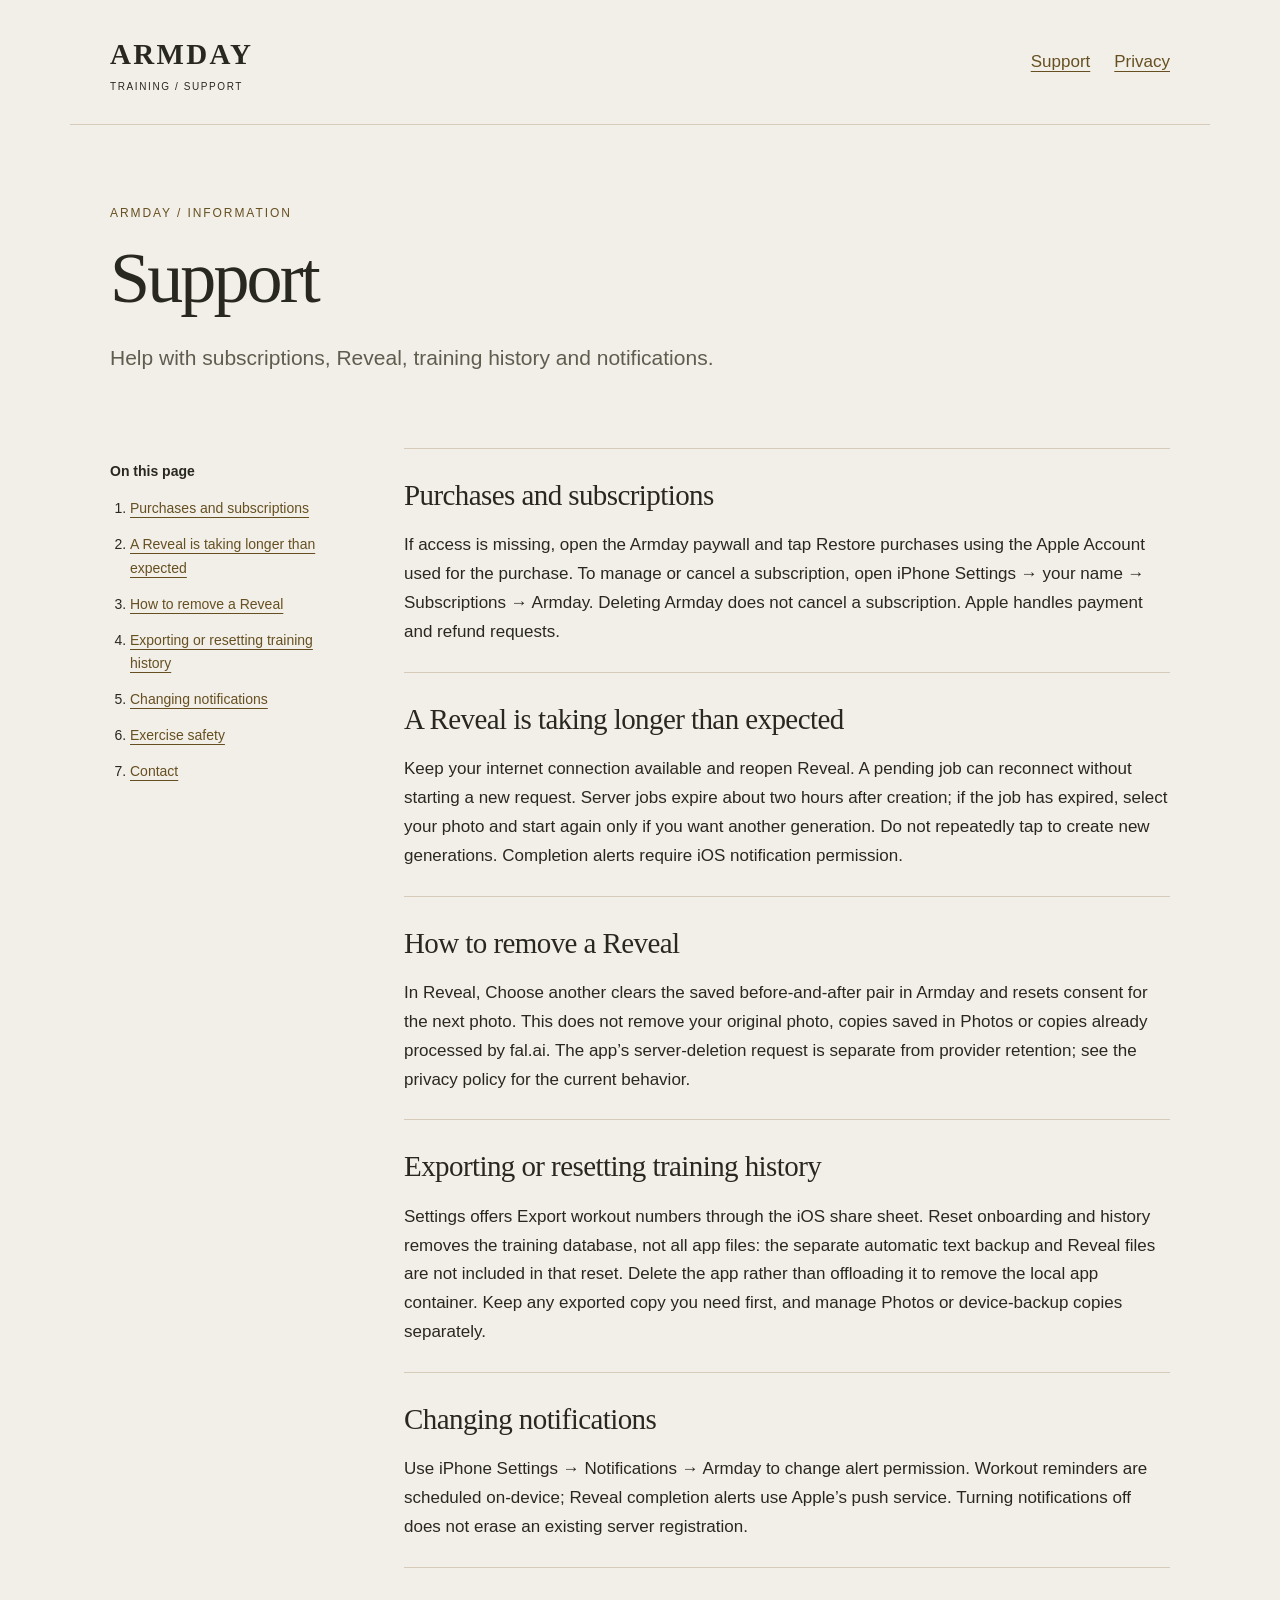
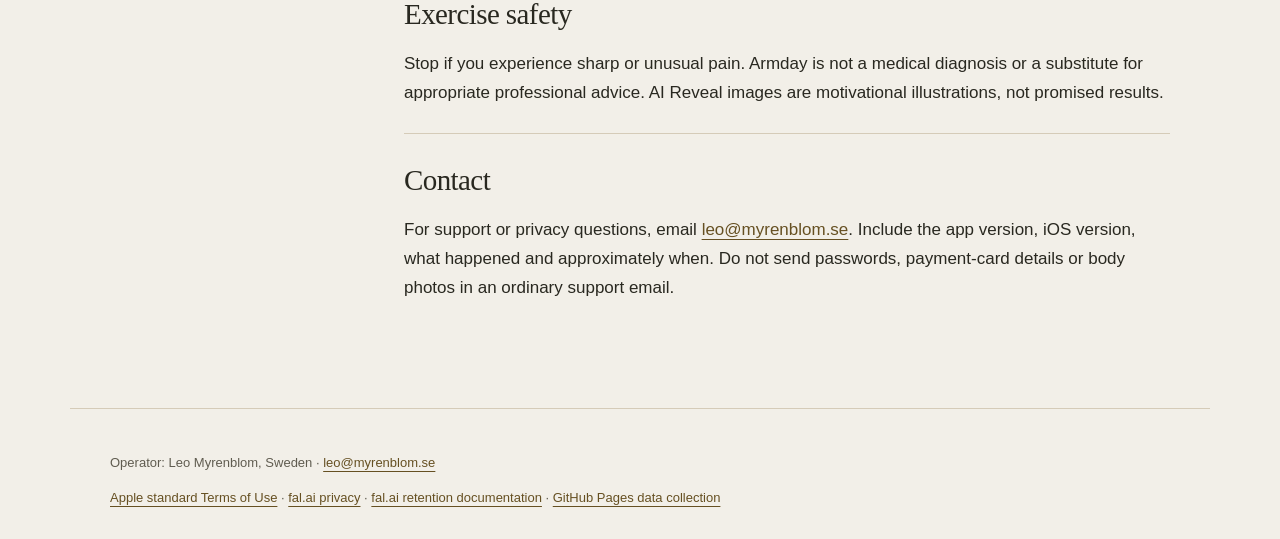
==== support/index.html @ 97add1f8 "Stage Armday privacy and support pages for owner review" ====
<!doctype html>
<html lang="en"><head><meta charset="utf-8"><meta name="viewport" content="width=device-width,initial-scale=1"><meta name="referrer" content="no-referrer"><title>Support — Armday</title><link rel="canonical" href="https://leonardhugo08-star.github.io/support/"><link rel="stylesheet" href="/styles.css"></head>
<body><a class="skip" href="#main">Skip to content</a><header><a class="brand" href="/">ARMDAY<span>TRAINING / SUPPORT</span></a><nav aria-label="Main"><a href="/support/">Support</a><a href="/privacy/">Privacy</a></nav></header>
<main id="main"><div class="intro"><p class="eyebrow">ARMDAY / INFORMATION</p><h1>Support</h1><p class="lede">Help with subscriptions, Reveal, training history and notifications.</p></div><div class="layout"><aside><h2>On this page</h2><ol><li><a href="#section-1">Purchases and subscriptions</a></li><li><a href="#section-2">A Reveal is taking longer than expected</a></li><li><a href="#section-3">How to remove a Reveal</a></li><li><a href="#section-4">Exporting or resetting training history</a></li><li><a href="#section-5">Changing notifications</a></li><li><a href="#section-6">Exercise safety</a></li><li><a href="#section-7">Contact</a></li></ol></aside><article><section id="section-1"><h2>Purchases and subscriptions</h2><p>If access is missing, open the Armday paywall and tap Restore purchases using the Apple Account used for the purchase. To manage or cancel a subscription, open iPhone Settings → your name → Subscriptions → Armday. Deleting Armday does not cancel a subscription. Apple handles payment and refund requests.</p></section><section id="section-2"><h2>A Reveal is taking longer than expected</h2><p>Keep your internet connection available and reopen Reveal. A pending job can reconnect without starting a new request. Server jobs expire about two hours after creation; if the job has expired, select your photo and start again only if you want another generation. Do not repeatedly tap to create new generations. Completion alerts require iOS notification permission.</p></section><section id="section-3"><h2>How to remove a Reveal</h2><p>In Reveal, Choose another clears the saved before-and-after pair in Armday and resets consent for the next photo. This does not remove your original photo, copies saved in Photos or copies already processed by fal.ai. The app’s server-deletion request is separate from provider retention; see the privacy policy for the current behavior.</p></section><section id="section-4"><h2>Exporting or resetting training history</h2><p>Settings offers Export workout numbers through the iOS share sheet. Reset onboarding and history removes the training database, not all app files: the separate automatic text backup and Reveal files are not included in that reset. Delete the app rather than offloading it to remove the local app container. Keep any exported copy you need first, and manage Photos or device-backup copies separately.</p></section><section id="section-5"><h2>Changing notifications</h2><p>Use iPhone Settings → Notifications → Armday to change alert permission. Workout reminders are scheduled on-device; Reveal completion alerts use Apple’s push service. Turning notifications off does not erase an existing server registration.</p></section><section id="section-6"><h2>Exercise safety</h2><p>Stop if you experience sharp or unusual pain. Armday is not a medical diagnosis or a substitute for appropriate professional advice. AI Reveal images are motivational illustrations, not promised results.</p></section><section id="section-7"><h2>Contact</h2><p>For support or privacy questions, email <a href="mailto:leo@myrenblom.se">leo@myrenblom.se</a>. Include the app version, iOS version, what happened and approximately when. Do not send passwords, payment-card details or body photos in an ordinary support email.</p></section></article></div></main>
<footer><p>Operator: Leo Myrenblom, Sweden · <a href="mailto:leo@myrenblom.se">leo@myrenblom.se</a></p><a href="https://www.apple.com/legal/internet-services/itunes/dev/stdeula/">Apple standard Terms of Use</a> · <a href="https://fal.ai/privacy">fal.ai privacy</a> · <a href="https://fal.ai/docs/documentation/model-apis/media-expiration">fal.ai retention documentation</a> · <a href="https://docs.github.com/en/pages/getting-started-with-github-pages/what-is-github-pages#data-collection">GitHub Pages data collection</a></footer></body></html>
---- styles.css ----
*{box-sizing:border-box}html{scroll-behavior:auto}body{margin:0;background:#f2efe8;color:#292820;font:17px/1.7 ui-sans-serif,-apple-system,BlinkMacSystemFont,"Segoe UI",sans-serif}a{color:#665022;text-underline-offset:4px}a:focus-visible{outline:3px solid #987534;outline-offset:5px}header,main,footer{max-width:1140px;margin:auto;padding:30px 40px}header{display:flex;align-items:center;justify-content:space-between;gap:24px;border-bottom:1px solid #d5cbb8}.brand{font-family:Georgia,serif;font-weight:700;letter-spacing:.08em;font-size:29px;text-decoration:none;color:#292820}.brand span{display:block;font:10px/1.5 ui-sans-serif,sans-serif;letter-spacing:.16em}nav{display:flex;gap:24px}nav a{padding:10px 0}.notice{background:#292820;color:#fff1cf;text-align:center;font-size:12px;letter-spacing:.05em;padding:13px 22px}.intro{max-width:800px;padding:36px 0 52px}.eyebrow{font-size:12px;letter-spacing:.16em;color:#665022}h1{font-family:Georgia,serif;font-weight:400;font-size:clamp(42px,6vw,72px);line-height:1.08;letter-spacing:-.04em;margin:16px 0 25px}.lede{font-size:21px;line-height:1.55;color:#605c50}.layout{display:grid;grid-template-columns:230px minmax(0,1fr);gap:64px}aside{font-size:14px}aside h2{font-size:14px;font-weight:600}ol{padding-left:20px}li{margin-bottom:12px}article h2{font:400 29px/1.25 Georgia,serif;letter-spacing:-.02em;margin:0 0 18px}section{border-top:1px solid #d5cbb8;padding:28px 0 25px;scroll-margin-top:20px}section p{margin:0}footer{margin-top:50px;border-top:1px solid #d5cbb8;font-size:13px;color:#605c50}.skip{position:absolute;left:12px;top:-100px;background:white;padding:12px}.skip:focus{top:12px}p,a{overflow-wrap:anywhere}@media(max-width:740px){header,main,footer{padding:24px}.layout{display:block}.intro{padding:20px 0 28px}aside{border-top:1px solid #d5cbb8;padding:12px 0}aside ol{columns:2;column-gap:28px;font-size:13px}aside li{break-inside:avoid}header{align-items:flex-start;gap:12px}nav{gap:15px;font-size:14px}.brand{font-size:24px}.brand span{font-size:8px}h1{font-size:46px}.lede{font-size:18px}article h2{font-size:27px}body{font-size:16px}}@media(max-width:360px){header{flex-direction:column}aside ol{columns:1}}@media print{header,nav,aside,.skip{display:none}.layout{display:block}.notice{color:black;background:white}body{background:white;color:black}section{break-inside:avoid}h1{font-size:35px}}
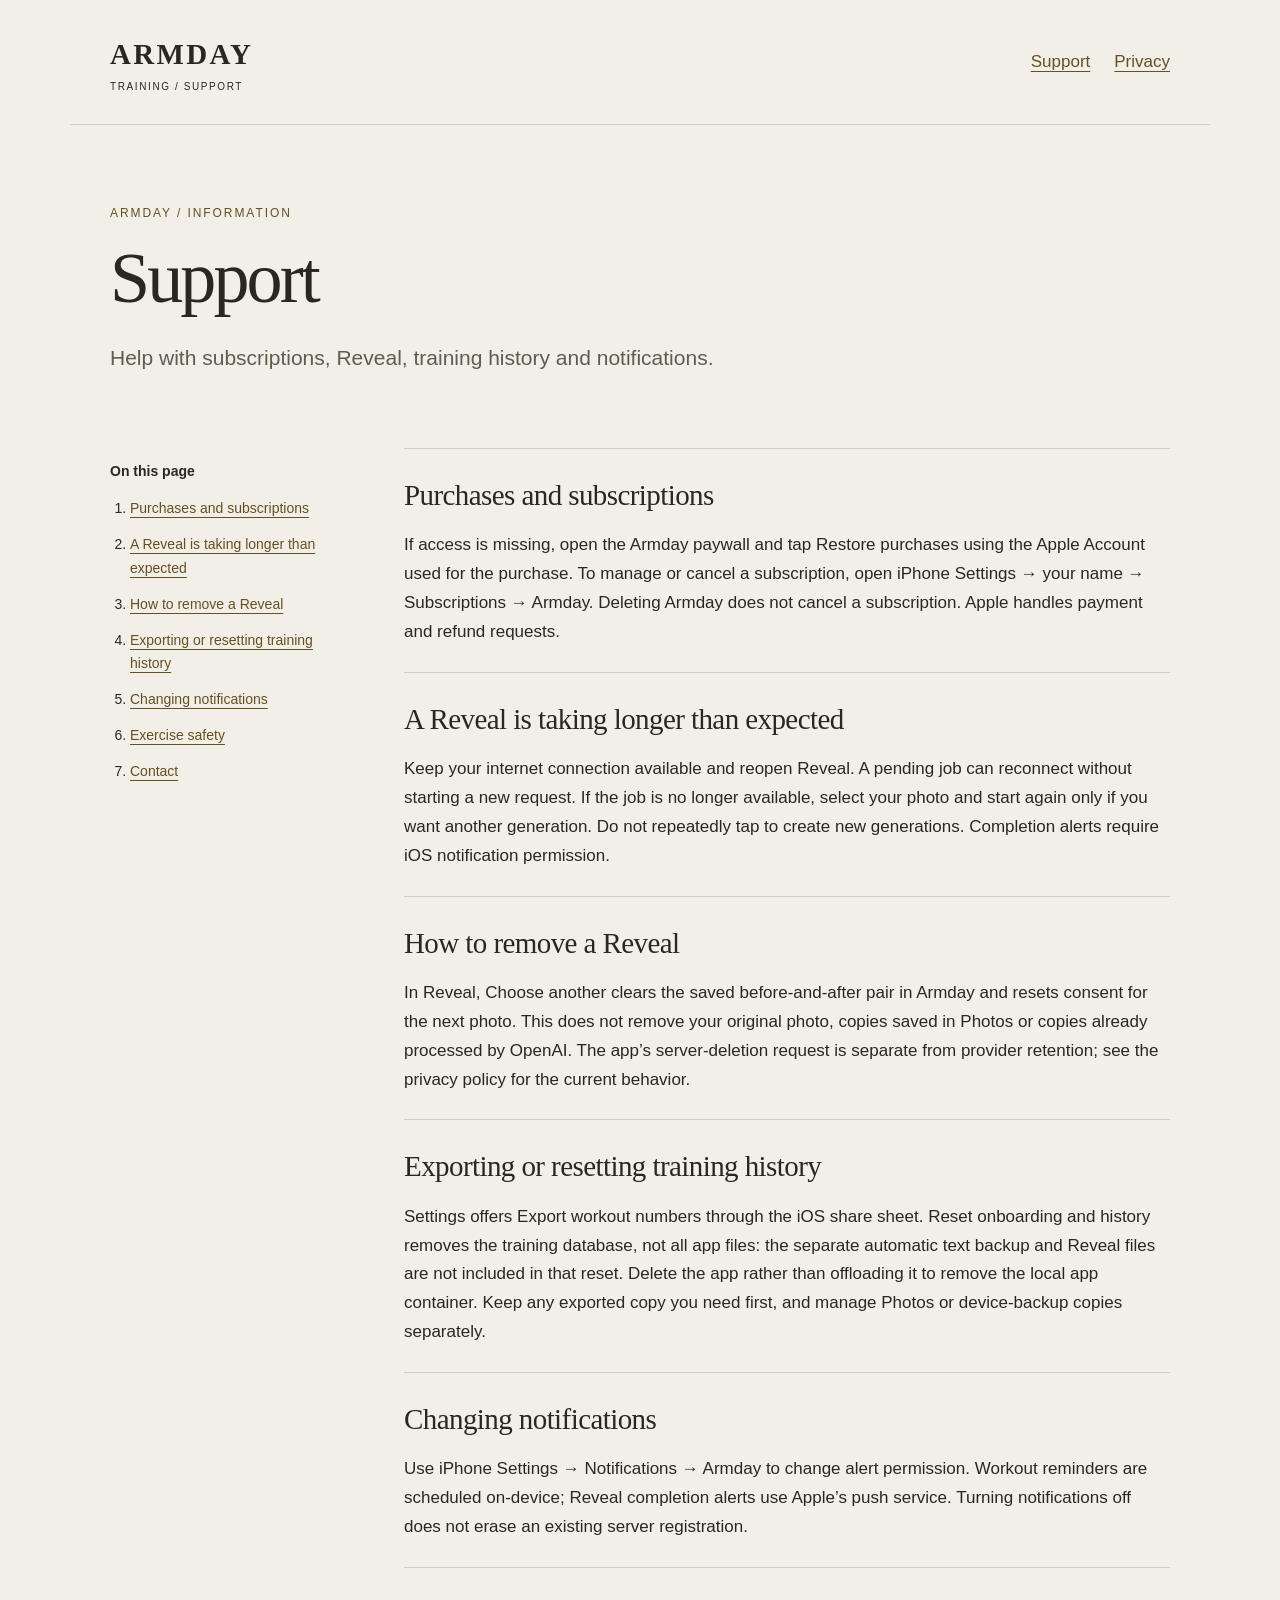
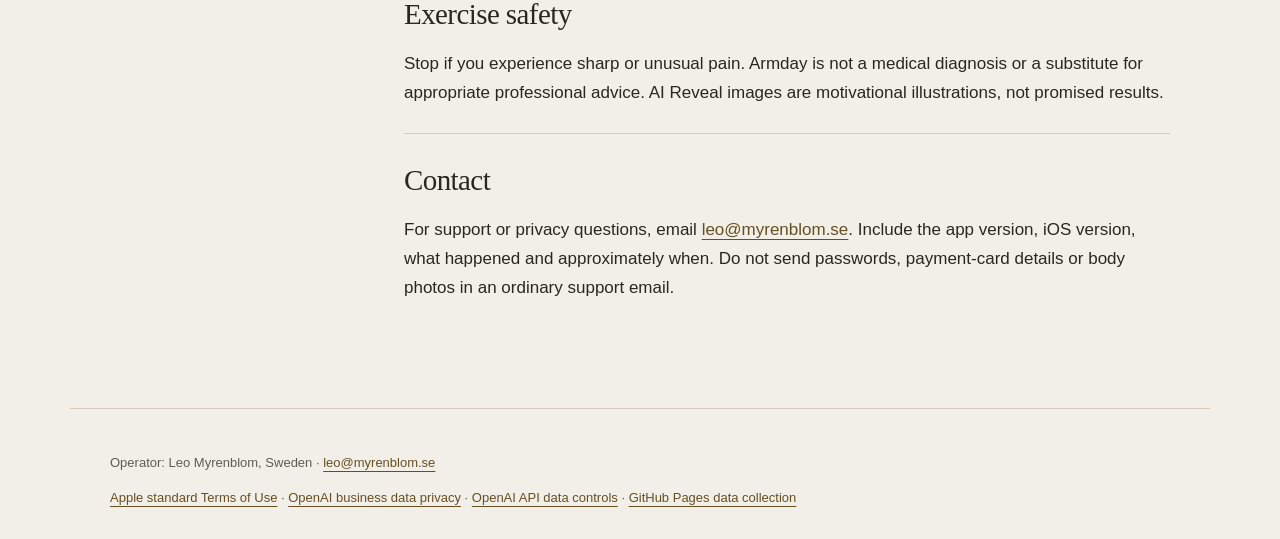
==== commit 893f8b2a: "Update Armday Reveal disclosure to direct OpenAI API" ====
--- a/support/index.html
+++ b/support/index.html
@@ -1,5 +1,5 @@
 <!doctype html>
 <html lang="en"><head><meta charset="utf-8"><meta name="viewport" content="width=device-width,initial-scale=1"><meta name="referrer" content="no-referrer"><title>Support — Armday</title><link rel="canonical" href="https://leonardhugo08-star.github.io/support/"><link rel="stylesheet" href="/styles.css"></head>
 <body><a class="skip" href="#main">Skip to content</a><header><a class="brand" href="/">ARMDAY<span>TRAINING / SUPPORT</span></a><nav aria-label="Main"><a href="/support/">Support</a><a href="/privacy/">Privacy</a></nav></header>
-<main id="main"><div class="intro"><p class="eyebrow">ARMDAY / INFORMATION</p><h1>Support</h1><p class="lede">Help with subscriptions, Reveal, training history and notifications.</p></div><div class="layout"><aside><h2>On this page</h2><ol><li><a href="#section-1">Purchases and subscriptions</a></li><li><a href="#section-2">A Reveal is taking longer than expected</a></li><li><a href="#section-3">How to remove a Reveal</a></li><li><a href="#section-4">Exporting or resetting training history</a></li><li><a href="#section-5">Changing notifications</a></li><li><a href="#section-6">Exercise safety</a></li><li><a href="#section-7">Contact</a></li></ol></aside><article><section id="section-1"><h2>Purchases and subscriptions</h2><p>If access is missing, open the Armday paywall and tap Restore purchases using the Apple Account used for the purchase. To manage or cancel a subscription, open iPhone Settings → your name → Subscriptions → Armday. Deleting Armday does not cancel a subscription. Apple handles payment and refund requests.</p></section><section id="section-2"><h2>A Reveal is taking longer than expected</h2><p>Keep your internet connection available and reopen Reveal. A pending job can reconnect without starting a new request. Server jobs expire about two hours after creation; if the job has expired, select your photo and start again only if you want another generation. Do not repeatedly tap to create new generations. Completion alerts require iOS notification permission.</p></section><section id="section-3"><h2>How to remove a Reveal</h2><p>In Reveal, Choose another clears the saved before-and-after pair in Armday and resets consent for the next photo. This does not remove your original photo, copies saved in Photos or copies already processed by fal.ai. The app’s server-deletion request is separate from provider retention; see the privacy policy for the current behavior.</p></section><section id="section-4"><h2>Exporting or resetting training history</h2><p>Settings offers Export workout numbers through the iOS share sheet. Reset onboarding and history removes the training database, not all app files: the separate automatic text backup and Reveal files are not included in that reset. Delete the app rather than offloading it to remove the local app container. Keep any exported copy you need first, and manage Photos or device-backup copies separately.</p></section><section id="section-5"><h2>Changing notifications</h2><p>Use iPhone Settings → Notifications → Armday to change alert permission. Workout reminders are scheduled on-device; Reveal completion alerts use Apple’s push service. Turning notifications off does not erase an existing server registration.</p></section><section id="section-6"><h2>Exercise safety</h2><p>Stop if you experience sharp or unusual pain. Armday is not a medical diagnosis or a substitute for appropriate professional advice. AI Reveal images are motivational illustrations, not promised results.</p></section><section id="section-7"><h2>Contact</h2><p>For support or privacy questions, email <a href="mailto:leo@myrenblom.se">leo@myrenblom.se</a>. Include the app version, iOS version, what happened and approximately when. Do not send passwords, payment-card details or body photos in an ordinary support email.</p></section></article></div></main>
-<footer><p>Operator: Leo Myrenblom, Sweden · <a href="mailto:leo@myrenblom.se">leo@myrenblom.se</a></p><a href="https://www.apple.com/legal/internet-services/itunes/dev/stdeula/">Apple standard Terms of Use</a> · <a href="https://fal.ai/privacy">fal.ai privacy</a> · <a href="https://fal.ai/docs/documentation/model-apis/media-expiration">fal.ai retention documentation</a> · <a href="https://docs.github.com/en/pages/getting-started-with-github-pages/what-is-github-pages#data-collection">GitHub Pages data collection</a></footer></body></html>+<main id="main"><div class="intro"><p class="eyebrow">ARMDAY / INFORMATION</p><h1>Support</h1><p class="lede">Help with subscriptions, Reveal, training history and notifications.</p></div><div class="layout"><aside><h2>On this page</h2><ol><li><a href="#section-1">Purchases and subscriptions</a></li><li><a href="#section-2">A Reveal is taking longer than expected</a></li><li><a href="#section-3">How to remove a Reveal</a></li><li><a href="#section-4">Exporting or resetting training history</a></li><li><a href="#section-5">Changing notifications</a></li><li><a href="#section-6">Exercise safety</a></li><li><a href="#section-7">Contact</a></li></ol></aside><article><section id="section-1"><h2>Purchases and subscriptions</h2><p>If access is missing, open the Armday paywall and tap Restore purchases using the Apple Account used for the purchase. To manage or cancel a subscription, open iPhone Settings → your name → Subscriptions → Armday. Deleting Armday does not cancel a subscription. Apple handles payment and refund requests.</p></section><section id="section-2"><h2>A Reveal is taking longer than expected</h2><p>Keep your internet connection available and reopen Reveal. A pending job can reconnect without starting a new request. If the job is no longer available, select your photo and start again only if you want another generation. Do not repeatedly tap to create new generations. Completion alerts require iOS notification permission.</p></section><section id="section-3"><h2>How to remove a Reveal</h2><p>In Reveal, Choose another clears the saved before-and-after pair in Armday and resets consent for the next photo. This does not remove your original photo, copies saved in Photos or copies already processed by OpenAI. The app’s server-deletion request is separate from provider retention; see the privacy policy for the current behavior.</p></section><section id="section-4"><h2>Exporting or resetting training history</h2><p>Settings offers Export workout numbers through the iOS share sheet. Reset onboarding and history removes the training database, not all app files: the separate automatic text backup and Reveal files are not included in that reset. Delete the app rather than offloading it to remove the local app container. Keep any exported copy you need first, and manage Photos or device-backup copies separately.</p></section><section id="section-5"><h2>Changing notifications</h2><p>Use iPhone Settings → Notifications → Armday to change alert permission. Workout reminders are scheduled on-device; Reveal completion alerts use Apple’s push service. Turning notifications off does not erase an existing server registration.</p></section><section id="section-6"><h2>Exercise safety</h2><p>Stop if you experience sharp or unusual pain. Armday is not a medical diagnosis or a substitute for appropriate professional advice. AI Reveal images are motivational illustrations, not promised results.</p></section><section id="section-7"><h2>Contact</h2><p>For support or privacy questions, email <a href="mailto:leo@myrenblom.se">leo@myrenblom.se</a>. Include the app version, iOS version, what happened and approximately when. Do not send passwords, payment-card details or body photos in an ordinary support email.</p></section></article></div></main>
+<footer><p>Operator: Leo Myrenblom, Sweden · <a href="mailto:leo@myrenblom.se">leo@myrenblom.se</a></p><a href="https://www.apple.com/legal/internet-services/itunes/dev/stdeula/">Apple standard Terms of Use</a> · <a href="https://openai.com/business-data/">OpenAI business data privacy</a> · <a href="https://developers.openai.com/api/docs/guides/your-data">OpenAI API data controls</a> · <a href="https://docs.github.com/en/pages/getting-started-with-github-pages/what-is-github-pages#data-collection">GitHub Pages data collection</a></footer></body></html>
